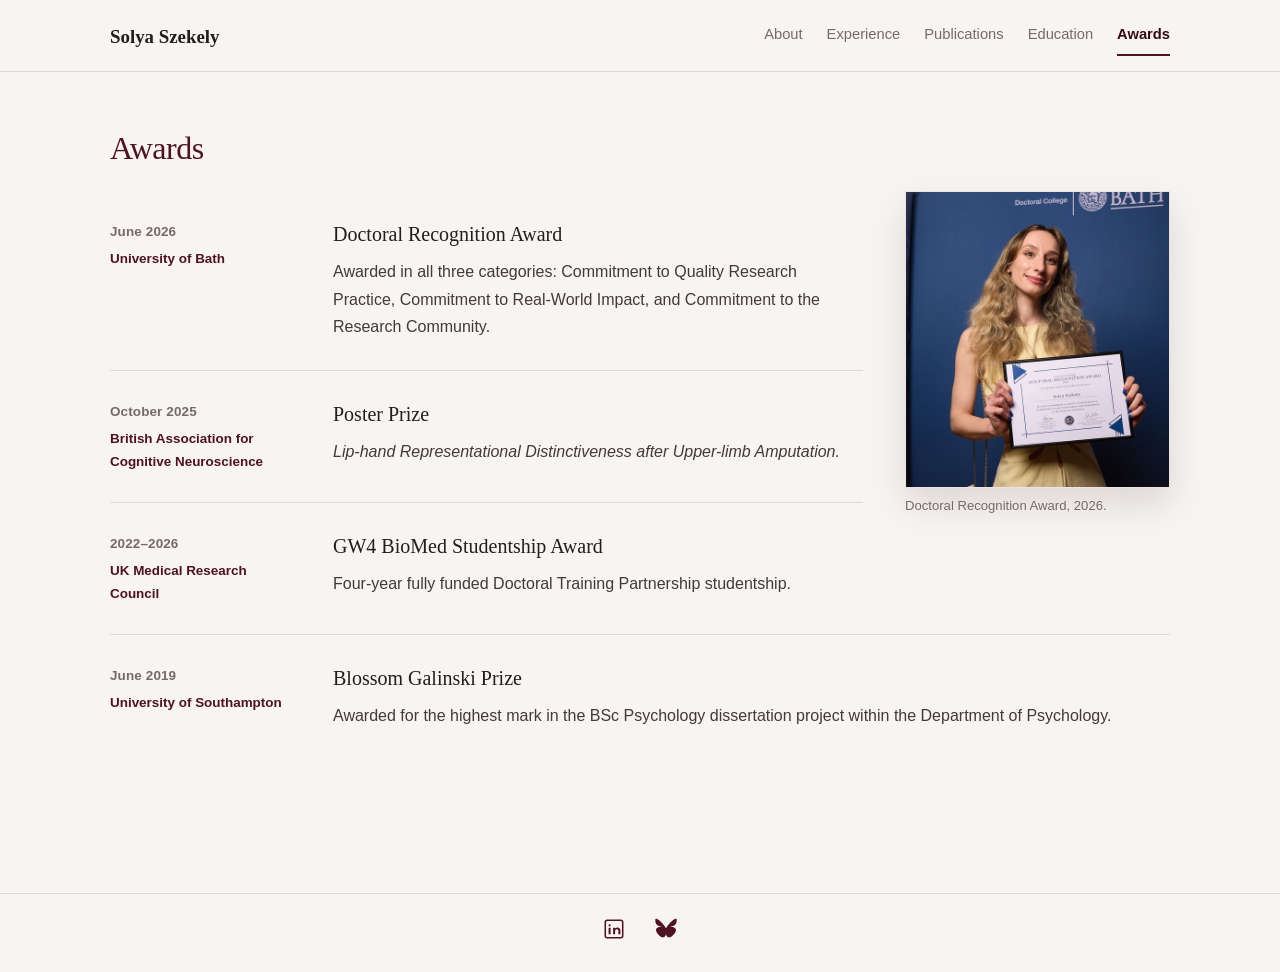
==== awards.html @ 48d9a698 "Add files via upload Files uploaded" ====
<!doctype html>
<html lang="en"><head><meta charset="utf-8"><meta name="viewport" content="width=device-width, initial-scale=1"><title>Awards | Solya Szekely</title><link rel="stylesheet" href="styles.css"></head>
<body>
<header class="site-header"><nav class="nav"><a class="brand" href="index.html">Solya Szekely</a><div class="nav-links"><a href="index.html">About</a><a href="experience.html">Experience</a><a href="publications.html">Publications</a><a href="education.html">Education</a><a class="active" href="awards.html">Awards</a></div></nav></header>
<main><section class="section awards-section"><h1>Awards</h1><figure class="award-float"><img src="award_photo.jpg" alt="Solya Szekely holding her Doctoral Recognition Award"><figcaption>Doctoral Recognition Award, 2026.</figcaption></figure>
<article class="entry"><div><div class="entry-date">June 2026</div><div class="entry-org">University of Bath</div></div><div><h3>Doctoral Recognition Award</h3><p>Awarded in all three categories: Commitment to Quality Research Practice, Commitment to Real-World Impact, and Commitment to the Research Community.</p></div></article>
<article class="entry"><div><div class="entry-date">October 2025</div><div class="entry-org">British Association for Cognitive Neuroscience</div></div><div><h3>Poster Prize</h3><p><em>Lip-hand Representational Distinctiveness after Upper-limb Amputation.</em></p></div></article>
<article class="entry"><div><div class="entry-date">2022–2026</div><div class="entry-org">UK Medical Research Council</div></div><div><h3>GW4 BioMed Studentship Award</h3><p>Four-year fully funded Doctoral Training Partnership studentship.</p></div></article>
<article class="entry"><div><div class="entry-date">June 2019</div><div class="entry-org">University of Southampton</div></div><div><h3>Blossom Galinski Prize</h3><p>Awarded for the highest mark in the BSc Psychology dissertation project within the Department of Psychology.</p></div></article>
</section></main>
<footer class="footer"><div class="footer-inner footer-socials">
  <a class="footer-social" href="https://www.linkedin.com/in/orsolya-sz%C3%A9kely-049408389/" target="_blank" rel="noopener noreferrer" aria-label="LinkedIn">
    <svg class="social-icon" viewBox="0 0 24 24" aria-hidden="true"><rect x="2.5" y="2.5" width="19" height="19" rx="2.2" fill="none" stroke="currentColor" stroke-width="1.7"/><circle cx="7.2" cy="8" r="1.25" fill="currentColor"/><path d="M6.1 10.5h2.2v7.1H6.1zM11 10.5h2.05v.98c.76-.88 1.7-1.25 2.8-1.25 2.07 0 3.15 1.33 3.15 3.84v3.53h-2.2v-3.3c0-1.46-.47-2.15-1.55-2.15-1.2 0-2.05.8-2.05 2.42v3.03H11z" fill="currentColor"/></svg>
  </a>
  <a class="footer-social" href="https://bsky.app/profile/solyas.bsky.social" target="_blank" rel="noopener noreferrer" aria-label="Bluesky">
    <svg class="social-icon" viewBox="0 0 24 24" aria-hidden="true"><path d="M12 11.2C10.65 8.55 7.05 4.05 4.15 2.05 1.37.13.3.47.3 1.96c0 .3.17 2.52.27 2.88.92 3.34 4.25 4.47 7.28 4.1-5.28.78-9.96 2.69-3.82 9.52 6.75 6.98 9.25-1.5 7.97-5.48-1.28 3.98 1.22 12.46 7.97 5.48 6.14-6.83 1.46-8.74-3.82-9.52 3.03.37 6.36-.76 7.28-4.1.1-.36.27-2.58.27-2.88 0-1.49-1.07-1.83-3.85.09C16.95 4.05 13.35 8.55 12 11.2Z" fill="currentColor"/></svg>
  </a>
</div></footer>
</body></html>
---- styles.css ----
:root{
  --bg:#f8f4f2;
  --paper:#fffdfc;
  --text:#241d1f;
  --muted:#75696d;
  --line:#e2d7da;
  --accent:#4d1223;
  --accent-dark:#350916;
  --accent-soft:#f2e7ea;
  --max:1120px;
}
*{box-sizing:border-box}
html{scroll-behavior:smooth}
body{
  margin:0;
  background:var(--bg);
  color:var(--text);
  font-family:Inter,ui-sans-serif,-apple-system,BlinkMacSystemFont,"Segoe UI",sans-serif;
  line-height:1.72;
  font-size:16px;
  -webkit-font-smoothing:antialiased;
}
a{color:var(--accent-dark);text-decoration:none;text-underline-offset:4px}
a:hover{text-decoration:underline}
.site-header{
  border-bottom:1px solid var(--line);
  background:rgba(248,244,242,.95);
  backdrop-filter:blur(10px);
  position:sticky;
  top:0;
  z-index:10;
}
.nav{
  max-width:var(--max);
  margin:auto;
  padding:18px 30px 15px;
  display:flex;
  justify-content:space-between;
  align-items:center;
  gap:28px;
}
.brand{
  font-family:Georgia,"Times New Roman",serif;
  font-size:1.18rem;
  color:var(--text);
  font-weight:700;
  white-space:nowrap;
}
.nav-links{display:flex;gap:24px;flex-wrap:wrap;justify-content:flex-end}
.nav-links a{
  color:var(--muted);
  font-size:.92rem;
  padding:4px 0 7px;
  border-bottom:2px solid transparent;
  transition:color .16s ease,border-color .16s ease;
}
.nav-links a:hover{color:var(--accent-dark);text-decoration:none}
.nav-links a.active{color:var(--accent-dark);border-color:var(--accent);font-weight:650}
main{max-width:var(--max);margin:auto;padding:0 30px 76px}
.hero{
  position:relative;
  margin:28px 0 18px;
  padding:58px 0 116px;
  display:grid;
  grid-template-columns:minmax(0,1fr) auto;
  align-items:center;
  gap:84px;
  overflow:visible;
}
.hero::before{
  content:"";
  position:absolute;
  inset:0;
  left:50%;
  transform:translateX(-50%);
  width:100vw;
  background:linear-gradient(180deg, #5c162a 0%, #4d1223 56%, #2f0814 100%);
  z-index:-2;
}
.hero::after{
  content:"";
  position:absolute;
  left:50%;
  transform:translateX(-50%);
  bottom:-1px;
  width:100vw;
  height:86px;
  background-repeat:no-repeat;
  background-size:100% 100%;
  background-image:url("data:image/svg+xml,%3Csvg xmlns='http://www.w3.org/2000/svg' viewBox='0 0 1440 120' preserveAspectRatio='none'%3E%3Cpath fill='%23f8f4f2' d='M0,64 C180,112 360,112 540,86 C720,60 900,8 1080,14 C1230,18 1340,56 1440,86 L1440,120 L0,120 Z'/%3E%3C/svg%3E");
  z-index:-1;
}
.eyebrow{
  text-transform:uppercase;
  letter-spacing:.14em;
  color:#f3d9e1;
  font-size:.73rem;
  font-weight:750;
  margin:0 0 15px;
}
.hero h1{
  margin:0 0 16px;
  color:#fffafa;
  font-family:Georgia,"Times New Roman",serif;
  font-weight:400;
  line-height:1.02;
  font-size:clamp(3.1rem,7vw,5.5rem);
  letter-spacing:-.025em;
}
.hero-meta{display:flex;gap:16px;flex-wrap:wrap;margin:0;color:#f2dfe3;font-size:.95rem;font-weight:500}
.hero-photo-wrap{
  width:214px;
  height:246px;
  padding:2px;
  background:#fff;
  border-radius:14px;
  box-shadow:0 28px 52px rgba(20,3,8,.24);
}
.hero-photo{
  display:block;
  width:100%;
  height:100%;
  object-fit:cover;
  object-position:center center;
  border:10px solid var(--accent);
  border-radius:10px;
}
.section{padding:58px 0;border-bottom:1px solid var(--line)}
.section:last-child{border-bottom:0}
.section h1,.section h2{
  font-family:Georgia,"Times New Roman",serif;
  font-weight:400;
  letter-spacing:-.015em;
  color:var(--accent);
}
.section h1{font-size:2rem;line-height:1.15;margin:0 0 24px}
.section h2{font-size:1.85rem;line-height:1.2;margin:0 0 24px}
.section h2:after{
  content:"";
  display:block;
  width:46px;
  height:2px;
  background:var(--accent);
  margin-top:11px;
}
.section-intro{
  font-family:Georgia,"Times New Roman",serif;
  font-size:1.12rem;
  line-height:1.76;
  max-width:850px;
  color:#4c4144;
  margin:0 0 30px;
}
.about-copy{
  max-width:850px;
  font-family:Georgia,"Times New Roman",serif;
  font-size:1.18rem;
  line-height:1.84;
}
.about-copy p{margin:0 0 18px}
.entry{
  display:grid;
  grid-template-columns:185px minmax(0,1fr);
  gap:38px;
  padding:29px 0;
  border-top:1px solid var(--line);
}
.entry:first-of-type{border-top:0}
.entry-date{font-size:.84rem;color:var(--muted);font-weight:700;letter-spacing:.01em}
.entry-org{font-size:.84rem;color:var(--accent);margin-top:4px;font-weight:650}
.entry h3{
  font-family:Georgia,"Times New Roman",serif;
  font-size:1.25rem;
  line-height:1.4;
  font-weight:400;
  margin:0 0 10px;
}
.entry p{margin:0;color:#41393b}
.entry ul{margin:9px 0 0;padding-left:19px}
.entry li{margin:5px 0;padding-left:2px}
.entry li::marker{color:var(--accent)}
.pub{padding:24px 0;border-top:1px solid var(--line)}
.pub:first-of-type{border-top:0}
.pub-title{max-width:930px;line-height:1.68}
.pub-meta{color:var(--muted);font-size:.91rem;margin-top:5px}
.pub-links{margin-top:7px;font-size:.88rem;font-weight:650}
.pub-links a{margin-right:14px;border-bottom:1px solid rgba(77,18,35,.35)}
.pub-links a:hover{border-bottom-color:var(--accent);text-decoration:none}


.research-banner{
  width:100%;
  height:240px;
  margin:4px 0 34px;
  overflow:hidden;
  border-radius:0;
  box-shadow:0 14px 30px rgba(20,3,8,.10);
  border:1px solid rgba(77,18,35,.08);
}
.research-banner img{
  display:block;
  width:100%;
  height:100%;
  object-fit:cover;
  object-position:center 46%;
}
.awards-section::after{
  content:"";
  display:block;
  clear:both;
}
.award-float{
  float:right;
  width:265px;
  margin:0 0 24px 42px;
}
.award-float img{
  display:block;
  width:100%;
  height:auto;
  border-radius:0;
  box-shadow:0 16px 34px rgba(20,3,8,.12);
  border:1px solid rgba(77,18,35,.08);
}
.award-float figcaption{
  margin-top:8px;
  font-size:.82rem;
  line-height:1.45;
  color:var(--muted);
}
@media(max-width:800px){
  .research-banner{height:172px;margin-bottom:26px}
  .award-float{float:none;width:220px;margin:0 0 24px}
}

.footer{border-top:1px solid var(--line)}
.footer-inner{max-width:var(--max);margin:auto;padding:18px 30px 26px;display:flex;justify-content:center;gap:18px}
.footer-social{color:var(--accent);display:inline-flex;align-items:center;justify-content:center;width:34px;height:34px}
.footer-social:hover{color:var(--accent-dark);text-decoration:none}
.social-icon{width:22px;height:22px}
@media(max-width:800px){
  .nav{align-items:flex-start;flex-direction:column;gap:9px;padding:15px 20px}
  .nav-links{gap:16px}
  main{padding:0 20px 60px}
  .hero{grid-template-columns:1fr;margin-top:20px;padding:38px 0 92px;gap:34px}
  .hero::after{height:62px}
  .hero-photo-wrap{width:202px;height:236px}
  .entry{grid-template-columns:1fr;gap:8px}
  .footer-inner{padding:16px 20px 22px}
  .section{padding:44px 0}
}
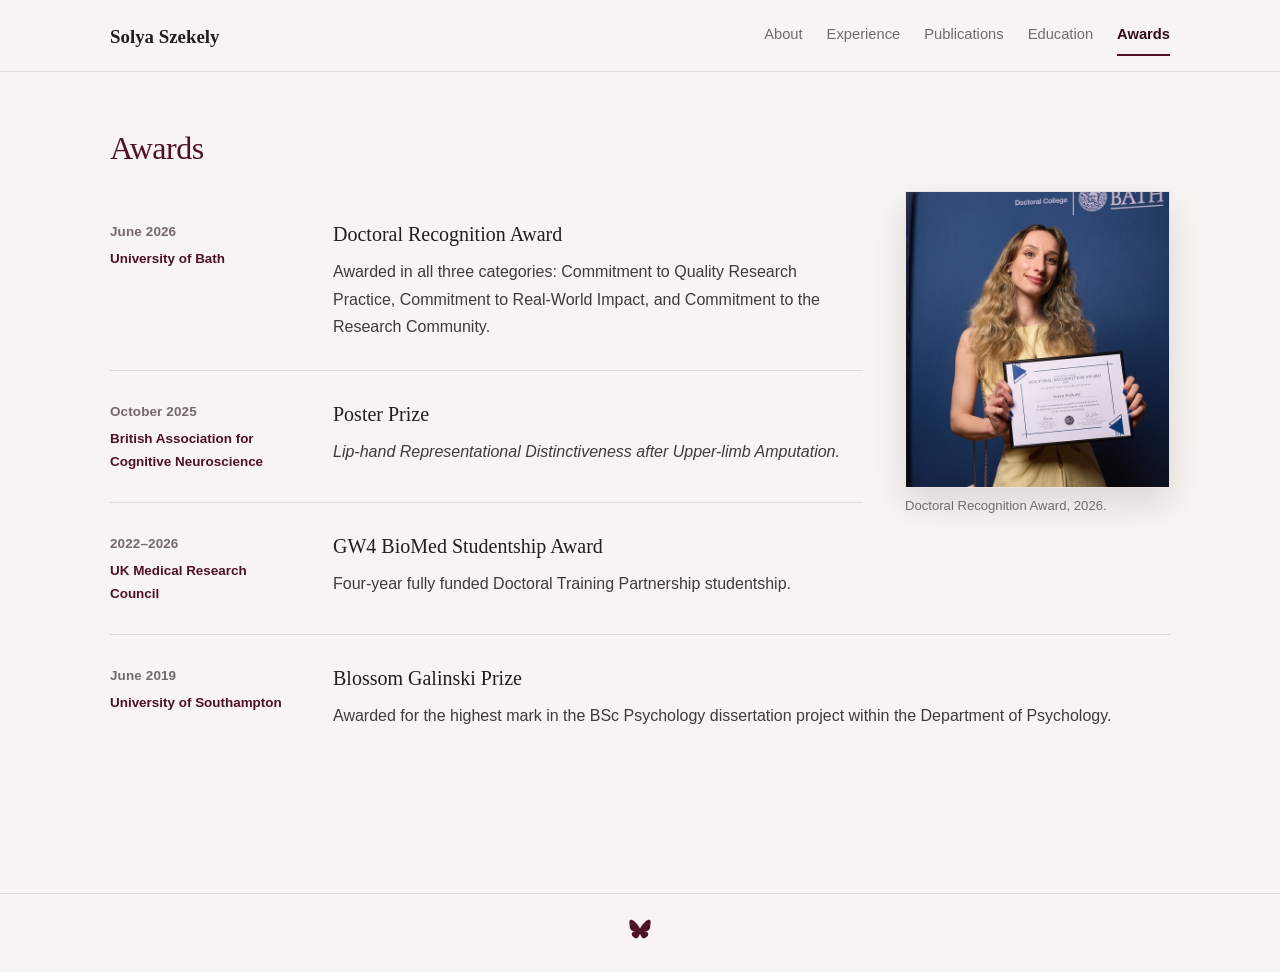
==== commit 142b7764: "Update awards.html" ====
--- a/awards.html
+++ b/awards.html
@@ -9,11 +9,29 @@
 <article class="entry"><div><div class="entry-date">June 2019</div><div class="entry-org">University of Southampton</div></div><div><h3>Blossom Galinski Prize</h3><p>Awarded for the highest mark in the BSc Psychology dissertation project within the Department of Psychology.</p></div></article>
 </section></main>
 <footer class="footer"><div class="footer-inner footer-socials">
-  <a class="footer-social" href="https://www.linkedin.com/in/orsolya-sz%C3%A9kely-049408389/" target="_blank" rel="noopener noreferrer" aria-label="LinkedIn">
-    <svg class="social-icon" viewBox="0 0 24 24" aria-hidden="true"><rect x="2.5" y="2.5" width="19" height="19" rx="2.2" fill="none" stroke="currentColor" stroke-width="1.7"/><circle cx="7.2" cy="8" r="1.25" fill="currentColor"/><path d="M6.1 10.5h2.2v7.1H6.1zM11 10.5h2.05v.98c.76-.88 1.7-1.25 2.8-1.25 2.07 0 3.15 1.33 3.15 3.84v3.53h-2.2v-3.3c0-1.46-.47-2.15-1.55-2.15-1.2 0-2.05.8-2.05 2.42v3.03H11z" fill="currentColor"/></svg>
-  </a>
-  <a class="footer-social" href="https://bsky.app/profile/solyas.bsky.social" target="_blank" rel="noopener noreferrer" aria-label="Bluesky">
-    <svg class="social-icon" viewBox="0 0 24 24" aria-hidden="true"><path d="M12 11.2C10.65 8.55 7.05 4.05 4.15 2.05 1.37.13.3.47.3 1.96c0 .3.17 2.52.27 2.88.92 3.34 4.25 4.47 7.28 4.1-5.28.78-9.96 2.69-3.82 9.52 6.75 6.98 9.25-1.5 7.97-5.48-1.28 3.98 1.22 12.46 7.97 5.48 6.14-6.83 1.46-8.74-3.82-9.52 3.03.37 6.36-.76 7.28-4.1.1-.36.27-2.58.27-2.88 0-1.49-1.07-1.83-3.85.09C16.95 4.05 13.35 8.55 12 11.2Z" fill="currentColor"/></svg>
-  </a>
+<a class="footer-social"
+   href="https://bsky.app/profile/solyas.bsky.social"
+   target="_blank"
+   rel="noopener noreferrer"
+   aria-label="Bluesky">
+  <svg class="social-icon" viewBox="0 0 600 530" aria-hidden="true">
+    <path
+      fill="currentColor"
+      d="m135.72 44.03c66.496 49.921 138.02 151.14 164.28 205.46
+      26.262-54.316 97.782-155.54 164.28-205.46
+      47.98-36.021 125.72-63.892 125.72 24.795
+      0 17.712-10.155 148.79-16.111 170.07
+      -20.703 73.984-96.144 92.854-163.25 81.433
+      117.3 19.964 147.14 86.092 82.697 152.22
+      -122.39 125.59-175.91-31.511-189.63-71.766
+      -2.514-7.379-3.69-10.832-3.686-7.896
+      -.004-2.936-1.172.517-3.686 7.896
+      -13.714 40.255-67.24 197.36-189.63 71.766
+      -64.444-66.128-34.605-132.26 82.697-152.22
+      -67.108 11.421-142.55-7.449-163.25-81.433
+      C20.155 217.612 10 86.534 10 68.822
+      10-19.865 87.74 8.007 135.72 44.03Z"/>
+  </svg>
+</a>
 </div></footer>
 </body></html>
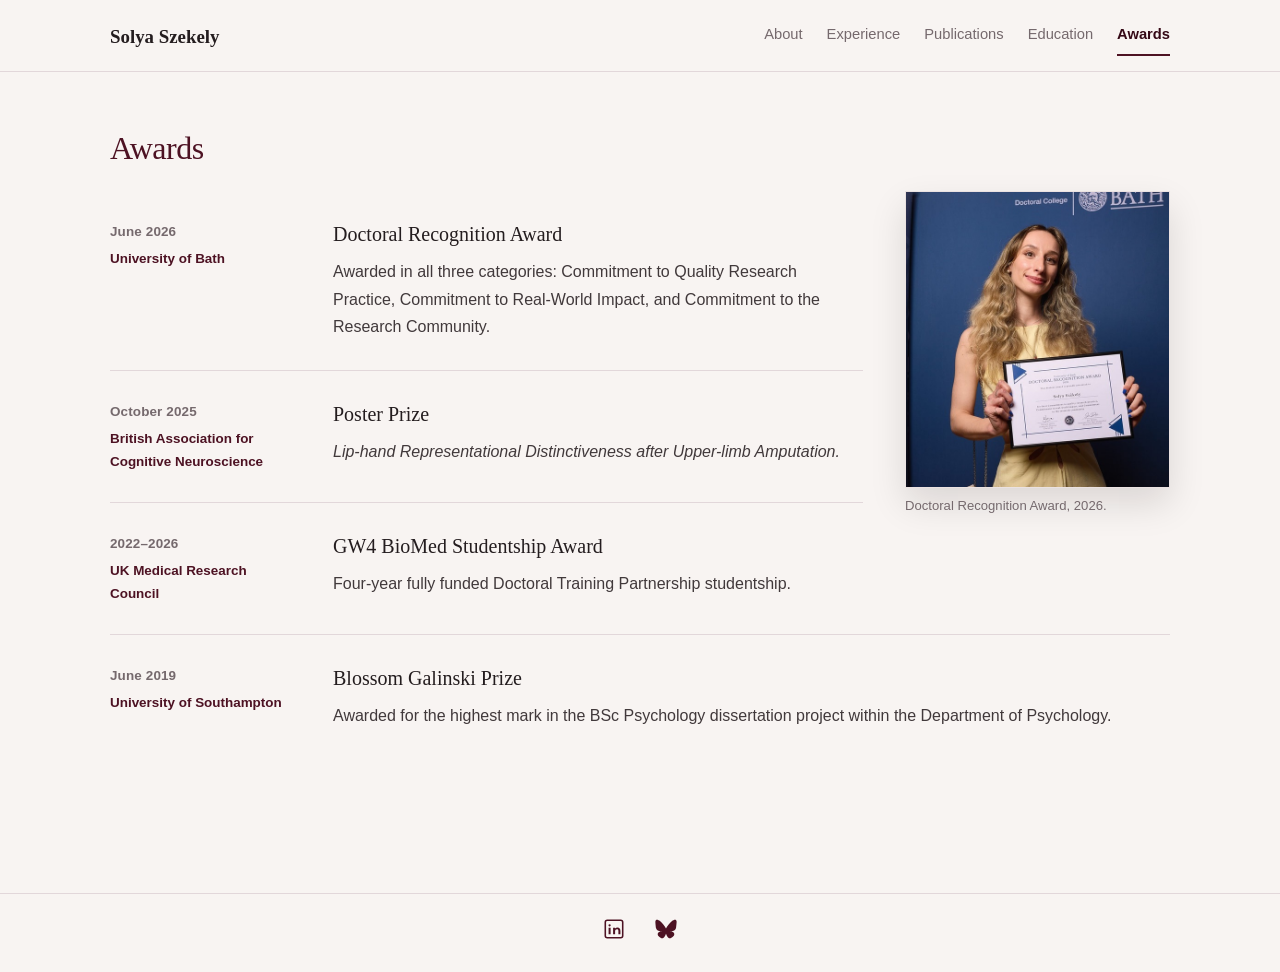
==== commit 0ff44c0f: "Update awards.html" ====
--- a/awards.html
+++ b/awards.html
@@ -9,7 +9,10 @@
 <article class="entry"><div><div class="entry-date">June 2019</div><div class="entry-org">University of Southampton</div></div><div><h3>Blossom Galinski Prize</h3><p>Awarded for the highest mark in the BSc Psychology dissertation project within the Department of Psychology.</p></div></article>
 </section></main>
 <footer class="footer"><div class="footer-inner footer-socials">
-<a class="footer-social"
+  <a class="footer-social" href="https://www.linkedin.com/in/orsolya-sz%C3%A9kely-049408389/" target="_blank" rel="noopener noreferrer" aria-label="LinkedIn">
+    <svg class="social-icon" viewBox="0 0 24 24" aria-hidden="true"><rect x="2.5" y="2.5" width="19" height="19" rx="2.2" fill="none" stroke="currentColor" stroke-width="1.7"/><circle cx="7.2" cy="8" r="1.25" fill="currentColor"/><path d="M6.1 10.5h2.2v7.1H6.1zM11 10.5h2.05v.98c.76-.88 1.7-1.25 2.8-1.25 2.07 0 3.15 1.33 3.15 3.84v3.53h-2.2v-3.3c0-1.46-.47-2.15-1.55-2.15-1.2 0-2.05.8-2.05 2.42v3.03H11z" fill="currentColor"/></svg>
+  </a>
+   <a class="footer-social"
    href="https://bsky.app/profile/solyas.bsky.social"
    target="_blank"
    rel="noopener noreferrer"
